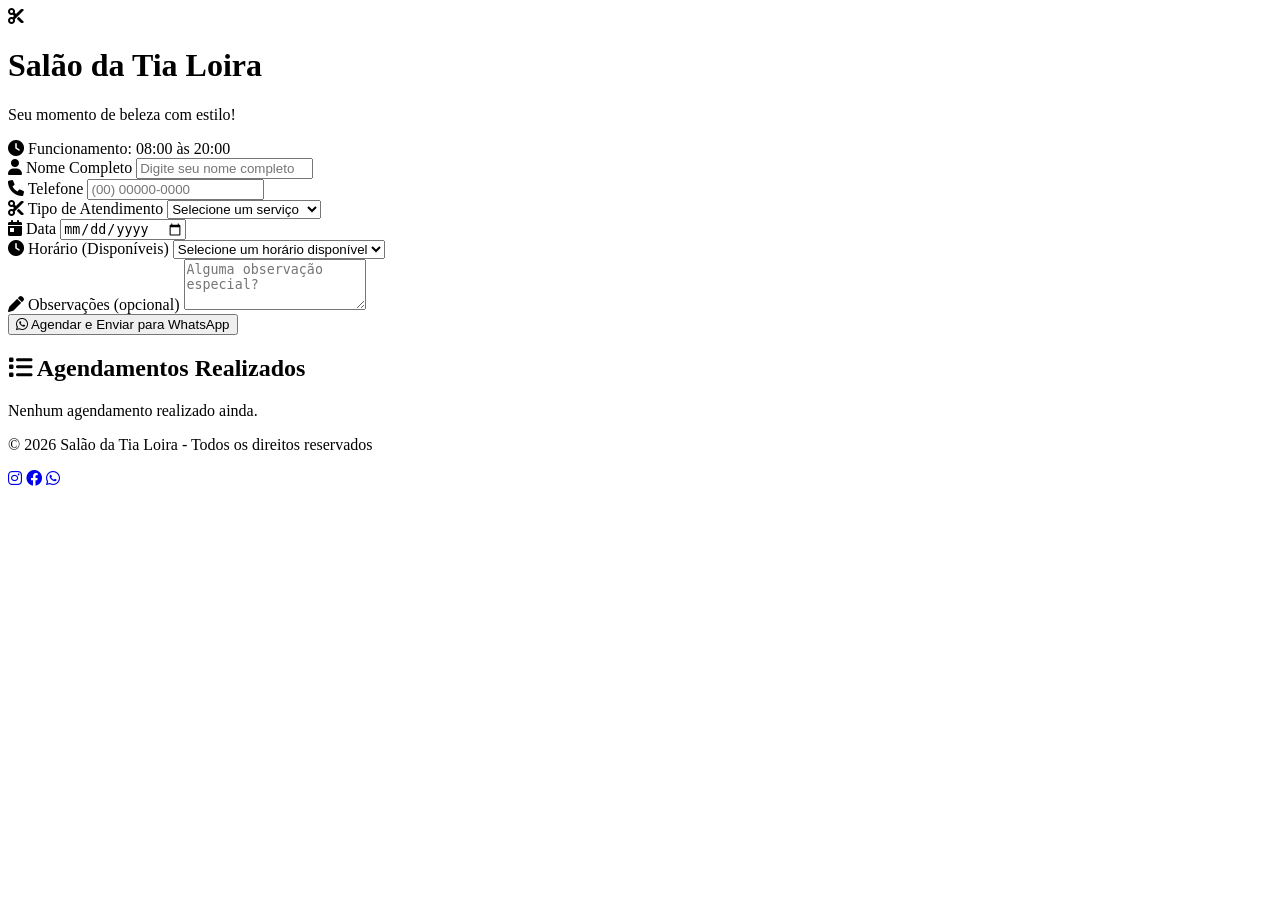
==== index.html @ 522f8b20 "Add initial HTML structure for salão website" ====
<!DOCTYPE html>
<html lang="pt-BR">
<head>
    <meta charset="UTF-8">
    <meta name="viewport" content="width=device-width, initial-scale=1.0">
    <title>Salão da Tia Loira</title>
    <link rel="stylesheet" href="css/style.css">
    <link rel="stylesheet" href="https://cdnjs.cloudflare.com/ajax/libs/font-awesome/6.0.0/css/all.min.css">
    <link rel="icon" type="image/x-icon" href="assets/gemini-svg.svg">
</head>
<body>
    <div class="container">
        <!-- Header -->
        <header class="header">
            <div class="logo">
                <i class="fas fa-scissors"></i>
                <h1>Salão da Tia Loira</h1>
            </div>
            <p class="subtitle">Seu momento de beleza com estilo!</p>
        </header>

        <!-- Horário de Funcionamento -->
        <div class="info-banner">
            <i class="fas fa-clock"></i>
            <span>Funcionamento: 08:00 às 20:00</span>
        </div>

        <!-- Formulário de Agendamento -->
        <form id="agendamentoForm" class="agendamento-form">
            <div class="form-group">
                <label for="nome">
                    <i class="fas fa-user"></i> Nome Completo
                </label>
                <input type="text" id="nome" name="nome" required placeholder="Digite seu nome completo">
            </div>

            <div class="form-group">
                <label for="telefone">
                    <i class="fas fa-phone"></i> Telefone
                </label>
                <input type="tel" id="telefone" name="telefone" required placeholder="(00) 00000-0000">
            </div>

            <div class="form-group">
                <label for="servico">
                    <i class="fas fa-cut"></i> Tipo de Atendimento
                </label>
                <select id="servico" name="servico" required>
                    <option value="">Selecione um serviço</option>
                    <option value="Cabelo">💇‍♀️ Cabelo</option>
                    <option value="Chapinha">🔥 Chapinha</option>
                    <option value="Unhas">💅 Unhas</option>
                    <option value="Maquiagem">🎨 Maquiagem</option>
                    <option value="Depilação">✨ Depilação</option>
                    <option value="Manicure/Pedicure">💖 Manicure/Pedicure</option>
                    <option value="Progressiva">🌟 Progressiva</option>
                    <option value="Penteado">👑 Penteado</option>
                </select>
            </div>

            <div class="form-group">
                <label for="data">
                    <i class="fas fa-calendar-day"></i> Data
                </label>
                <input type="date" id="data" name="data" required>
            </div>

            <div class="form-group">
                <label for="horario">
                    <i class="fas fa-clock"></i> Horário (Disponíveis)
                </label>
                <select id="horario" name="horario" required>
                    <option value="">Selecione um horário disponível</option>
                </select>
            </div>

            <div class="form-group">
                <label for="observacoes">
                    <i class="fas fa-pen"></i> Observações (opcional)
                </label>
                <textarea id="observacoes" name="observacoes" rows="3" placeholder="Alguma observação especial?"></textarea>
            </div>

            <button type="submit" class="btn-agendar">
                <i class="fab fa-whatsapp"></i> Agendar e Enviar para WhatsApp
            </button>
        </form>

        <!-- Lista de Agendamentos -->
        <div class="agendamentos-section">
            <h2><i class="fas fa-list"></i> Agendamentos Realizados</h2>
            <div id="listaAgendamentos" class="lista-agendamentos">
                <p class="empty-message">Nenhum agendamento realizado ainda.</p>
            </div>
        </div>

        <!-- Footer -->
        <footer class="footer">
            <p>© 2026 Salão da Tia Loira - Todos os direitos reservados</p>
            <div class="social-icons">
                <a href="#" target="_blank"><i class="fab fa-instagram"></i></a>
                <a href="#" target="_blank"><i class="fab fa-facebook"></i></a>
                <a href="#" target="_blank"><i class="fab fa-whatsapp"></i></a>
            </div>
        </footer>
    </div>

    <script src="js/script.js"></script>
</body>
</html>
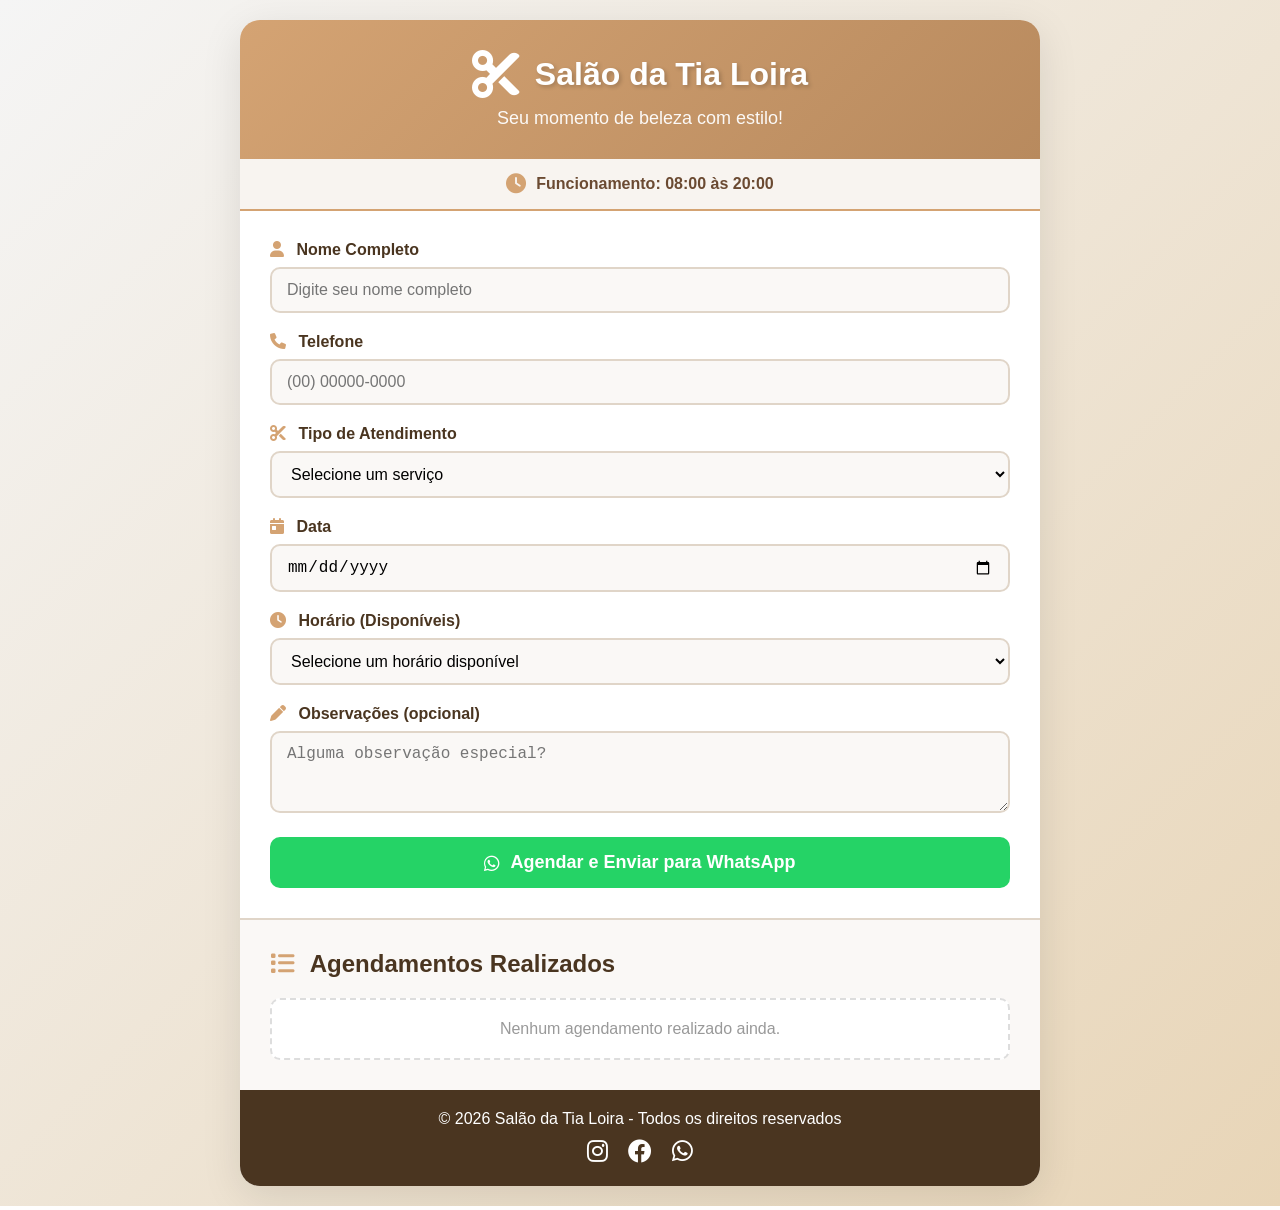
==== commit 687571ec: "Fix stylesheet link case sensitivity" ====
--- a/index.html
+++ b/index.html
@@ -4,7 +4,7 @@
     <meta charset="UTF-8">
     <meta name="viewport" content="width=device-width, initial-scale=1.0">
     <title>Salão da Tia Loira</title>
-    <link rel="stylesheet" href="css/style.css">
+   <link rel="stylesheet" href="CSS/style.css">
     <link rel="stylesheet" href="https://cdnjs.cloudflare.com/ajax/libs/font-awesome/6.0.0/css/all.min.css">
     <link rel="icon" type="image/x-icon" href="assets/gemini-svg.svg">
 </head>
--- a/CSS/style.css
+++ b/CSS/style.css
@@ -0,0 +1,292 @@
+* {
+    margin: 0;
+    padding: 0;
+    box-sizing: border-box;
+}
+
+body {
+    font-family: 'Segoe UI', Tahoma, Geneva, Verdana, sans-serif;
+    background: linear-gradient(135deg, #f5f5f5 0%, #e8d5b7 100%);
+    min-height: 100vh;
+    padding: 20px;
+}
+
+.container {
+    max-width: 800px;
+    margin: 0 auto;
+    background: white;
+    border-radius: 20px;
+    box-shadow: 0 10px 40px rgba(0, 0, 0, 0.1);
+    overflow: hidden;
+}
+
+/* Header */
+.header {
+    background: linear-gradient(135deg, #d4a373, #b88a5e);
+    padding: 30px;
+    text-align: center;
+    color: white;
+}
+
+.logo {
+    display: flex;
+    align-items: center;
+    justify-content: center;
+    gap: 15px;
+    margin-bottom: 10px;
+}
+
+.logo i {
+    font-size: 48px;
+}
+
+.logo h1 {
+    font-size: 32px;
+    font-weight: 700;
+    text-shadow: 2px 2px 4px rgba(0, 0, 0, 0.2);
+}
+
+.subtitle {
+    font-size: 18px;
+    opacity: 0.95;
+    font-weight: 300;
+}
+
+/* Info Banner */
+.info-banner {
+    background: #f8f4f0;
+    padding: 15px;
+    text-align: center;
+    border-bottom: 2px solid #d4a373;
+    display: flex;
+    align-items: center;
+    justify-content: center;
+    gap: 10px;
+    color: #6b4a32;
+    font-weight: 600;
+}
+
+.info-banner i {
+    color: #d4a373;
+    font-size: 20px;
+}
+
+/* Form */
+.agendamento-form {
+    padding: 30px;
+}
+
+.form-group {
+    margin-bottom: 20px;
+}
+
+.form-group label {
+    display: block;
+    margin-bottom: 8px;
+    font-weight: 600;
+    color: #4a3520;
+    font-size: 16px;
+}
+
+.form-group label i {
+    margin-right: 8px;
+    color: #d4a373;
+}
+
+.form-group input,
+.form-group select,
+.form-group textarea {
+    width: 100%;
+    padding: 12px 15px;
+    border: 2px solid #e0d5c8;
+    border-radius: 10px;
+    font-size: 16px;
+    transition: all 0.3s ease;
+    background: #faf8f6;
+}
+
+.form-group input:focus,
+.form-group select:focus,
+.form-group textarea:focus {
+    outline: none;
+    border-color: #d4a373;
+    box-shadow: 0 0 0 3px rgba(212, 163, 115, 0.2);
+}
+
+.form-group textarea {
+    resize: vertical;
+}
+
+/* Botão */
+.btn-agendar {
+    width: 100%;
+    padding: 15px;
+    background: #25D366;
+    color: white;
+    border: none;
+    border-radius: 10px;
+    font-size: 18px;
+    font-weight: 700;
+    cursor: pointer;
+    transition: all 0.3s ease;
+    display: flex;
+    align-items: center;
+    justify-content: center;
+    gap: 10px;
+}
+
+.btn-agendar:hover {
+    background: #1da851;
+    transform: translateY(-2px);
+    box-shadow: 0 5px 20px rgba(37, 211, 102, 0.3);
+}
+
+.btn-agendar:active {
+    transform: translateY(0);
+}
+
+/* Lista de Agendamentos */
+.agendamentos-section {
+    padding: 30px;
+    background: #faf8f6;
+    border-top: 2px solid #e0d5c8;
+}
+
+.agendamentos-section h2 {
+    margin-bottom: 20px;
+    color: #4a3520;
+    font-size: 24px;
+}
+
+.agendamentos-section h2 i {
+    color: #d4a373;
+    margin-right: 10px;
+}
+
+.lista-agendamentos {
+    display: grid;
+    gap: 15px;
+}
+
+.empty-message {
+    text-align: center;
+    color: #999;
+    padding: 20px;
+    background: white;
+    border-radius: 10px;
+    border: 2px dashed #ddd;
+}
+
+.agendamento-item {
+    background: white;
+    padding: 20px;
+    border-radius: 10px;
+    border-left: 5px solid #d4a373;
+    box-shadow: 0 2px 10px rgba(0, 0, 0, 0.05);
+    display: grid;
+    grid-template-columns: 1fr auto;
+    gap: 10px;
+    animation: slideIn 0.3s ease;
+}
+
+.agendamento-item .info {
+    display: grid;
+    gap: 5px;
+}
+
+.agendamento-item .info strong {
+    color: #4a3520;
+}
+
+.agendamento-item .info span {
+    color: #666;
+}
+
+.agendamento-item .btn-excluir {
+    background: #ff6b6b;
+    color: white;
+    border: none;
+    padding: 8px 15px;
+    border-radius: 5px;
+    cursor: pointer;
+    transition: all 0.2s ease;
+    height: fit-content;
+}
+
+.agendamento-item .btn-excluir:hover {
+    background: #ee5a24;
+    transform: scale(1.05);
+}
+
+@keyframes slideIn {
+    from {
+        opacity: 0;
+        transform: translateY(-20px);
+    }
+    to {
+        opacity: 1;
+        transform: translateY(0);
+    }
+}
+
+/* Footer */
+.footer {
+    background: #4a3520;
+    color: white;
+    padding: 20px;
+    text-align: center;
+}
+
+.social-icons {
+    margin-top: 10px;
+    display: flex;
+    justify-content: center;
+    gap: 20px;
+}
+
+.social-icons a {
+    color: white;
+    font-size: 24px;
+    transition: all 0.3s ease;
+}
+
+.social-icons a:hover {
+    color: #d4a373;
+    transform: translateY(-3px);
+}
+
+/* Responsividade */
+@media (max-width: 600px) {
+    .header {
+        padding: 20px;
+    }
+
+    .logo h1 {
+        font-size: 24px;
+    }
+
+    .logo i {
+        font-size: 36px;
+    }
+
+    .agendamento-form {
+        padding: 20px;
+    }
+
+    .agendamentos-section {
+        padding: 20px;
+    }
+
+    .btn-agendar {
+        font-size: 16px;
+        padding: 12px;
+    }
+
+    .agendamento-item {
+        grid-template-columns: 1fr;
+    }
+
+    .agendamento-item .btn-excluir {
+        width: 100%;
+    }
+}
